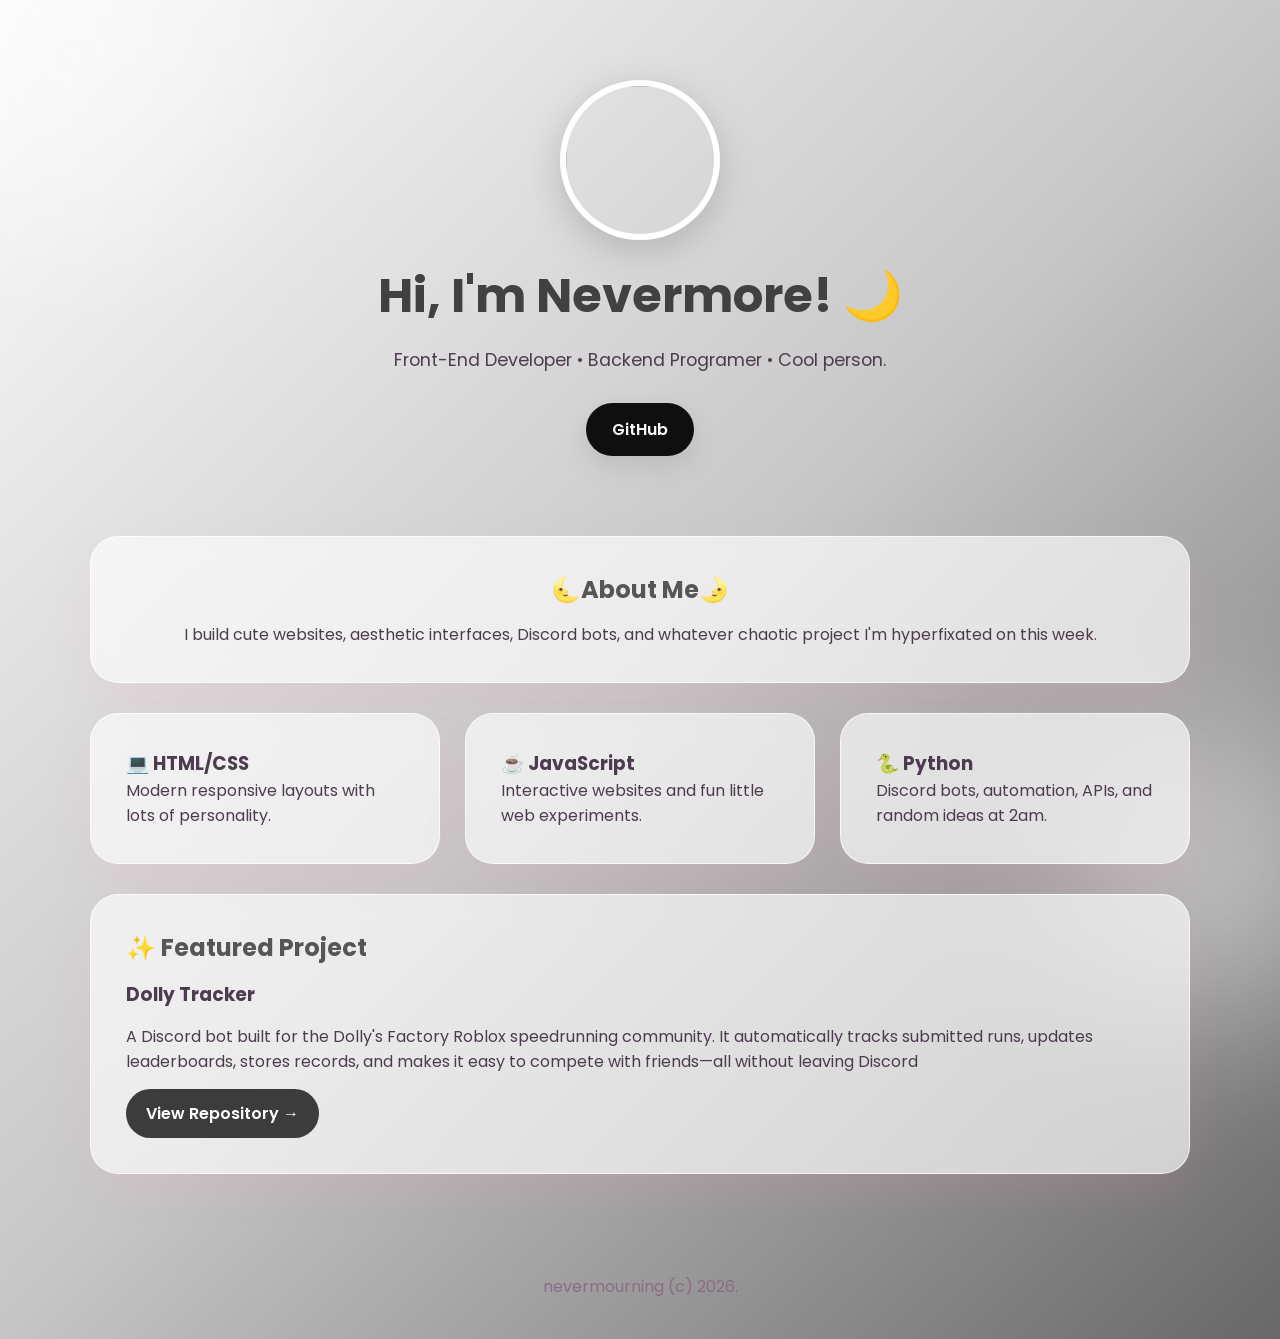
==== index.html @ 568ccc49 "Add files via upload" ====
<!DOCTYPE html>
<html lang="en">
<head>
<meta charset="UTF-8">
<meta name="viewport" content="width=device-width, initial-scale=1.0">
<title>nevermourning</title>

<link rel="preconnect" href="https://fonts.googleapis.com">
<link href="https://fonts.googleapis.com/css2?family=Poppins:wght@300;400;600;700&display=swap" rel="stylesheet">

<link rel="stylesheet" href="style.css">
</head>
<body>

<div class="blob blob1"></div>
<div class="blob blob2"></div>

<header>

<div class="profile">
<img src="https://media.discordapp.net/attachments/1531284579304996918/1531388431538847794/bf1b771df8721f365b1ae10707f9387a.jpg?ex=6a69081d&is=6a67b69d&hm=05bfd26005553f1d618652958697843ea80867e92f9ce1dfabbb9e4a8b40434e&=&format=webp">
</div>

<h1>Hi, I'm Nevermore! 🌙</h1>

<p>
Front-End Developer • Backend Programer • Cool person.
</p>

<div class="buttons">
<a href="https://github.com/nevermourning">GitHub</a>
</div>

</header>

<main>

<section class="card">

<center><h2>🌜About Me🌛</h2></center>

<center><p>
I build cute websites, aesthetic interfaces, Discord bots, and whatever chaotic
project I'm hyperfixated on this week.
</p></center>

</section>

<section class="grid">

<div class="card">
<h3>💻 HTML/CSS</h3>
<p>Modern responsive layouts with lots of personality.</p>
</div>

<div class="card">
<h3>☕ JavaScript</h3>
<p>Interactive websites and fun little web experiments.</p>
</div>

<div class="card">
<h3>🐍 Python</h3>
<p>Discord bots, automation, APIs, and random ideas at 2am.</p>
</div>



</section>

<section class="card">

<h2>✨ Featured Project</h2>

<div class="project">

<h3>Dolly Tracker</h3>

<p>
A Discord bot built for the Dolly's Factory Roblox speedrunning community. It automatically tracks submitted runs, updates leaderboards, stores records, and makes it easy to compete with friends—all without leaving Discord
</p>

<a href="#">View Repository →</a>

</div>

</section>

</main>

<footer>

nevermourning (c) 2026.

</footer>

</body>
</html>
---- style.css ----
*{
    margin:0;
    padding:0;
    box-sizing:border-box;
}

body{

    font-family:Poppins,sans-serif;

    background:linear-gradient(135deg,#fcfcfc,#c7c7c7,#696869);

    color:#4d3b4f;

    min-height:100vh;

    overflow-x:hidden;
}

.blob{

    position:fixed;
    border-radius:50%;
    filter:blur(80px);
    opacity:.45;
    z-index:-1;
}

.blob1{

    width:350px;
    height:350px;

    background:#fcfcfc;

    top:-120px;
    left:-100px;
}

.blob2{

    width:300px;
    height:300px;

    background:#f7f7f7;

    bottom:-120px;
    right:-80px;
}

header{

    text-align:center;

    padding:80px 20px;
}

.profile img{

    width:160px;
    height:160px;

    border-radius:50%;

    border:6px solid white;

    box-shadow:0 10px 35px rgba(128, 127, 127, 0.4);

    margin-bottom:20px;
}

h1{

    font-size:3rem;

    color:#424141;
}

header p{

    margin:15px auto;

    max-width:500px;

    font-size:1.1rem;
}

.buttons{

    display:flex;
    justify-content:center;
    gap:20px;

    margin-top:30px;

    flex-wrap:wrap;
}

.buttons a{

    text-decoration:none;

    background:rgb(15, 15, 15);

    color:#f8f8f8;

    padding:14px 26px;

    border-radius:999px;

    font-weight:600;

    transition:.25s;

    box-shadow:0 10px 25px rgba(109, 108, 109, 0.18);
}

.buttons a:hover{

    transform:translateY(-5px);

    background:#e6e3e4;

    color:rgb(24, 23, 23);
}

main{

    width:min(1100px,90%);
    margin:auto;

    display:flex;
    flex-direction:column;
    gap:30px;

    padding-bottom:60px;
}

.card{

    background:rgba(255,255,255,.65);

    backdrop-filter:blur(12px);

    border:1px solid rgba(255,255,255,.7);

    border-radius:28px;

    padding:35px;

    box-shadow:0 15px 40px rgba(255,150,190,.12);
}

.card h2{

    margin-bottom:15px;

    color:#575656;
}

.grid{

    display:grid;

    grid-template-columns:repeat(auto-fit,minmax(220px,1fr));

    gap:25px;
}

.grid .card{

    transition:.25s;
}

.grid .card:hover{

    transform:translateY(-8px) rotate(-1deg);
}

.project{

    display:flex;
    flex-direction:column;
    gap:15px;
}

.project a{

    width:max-content;

    text-decoration:none;

    color:white;

    background:#3d3c3c;

    padding:12px 20px;

    border-radius:999px;

    font-weight:600;
}

footer{

    text-align:center;

    padding:40px;

    color:#8b6c84;
}

@media(max-width:700px){

h1{

font-size:2.2rem;

}

.card{

padding:25px;

}

}
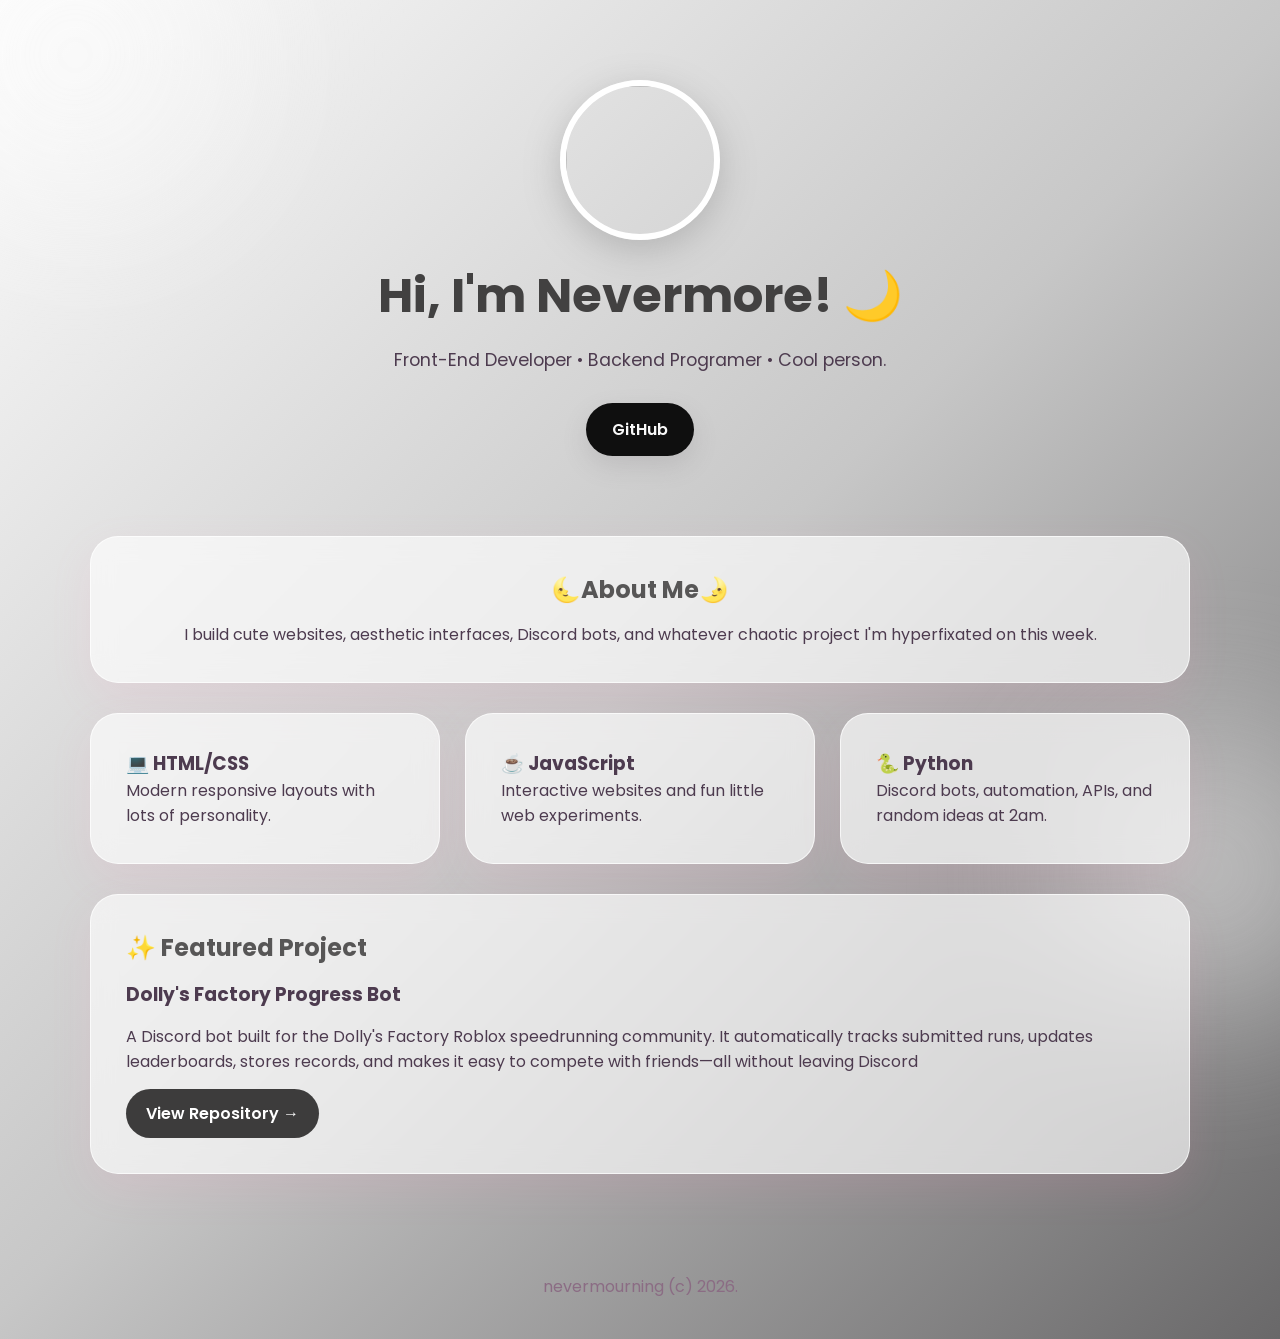
==== commit dbc3abc3: "Update index.html updated featured project and included a link to it." ====
--- a/index.html
+++ b/index.html
@@ -73,13 +73,13 @@
 
 <div class="project">
 
-<h3>Dolly Tracker</h3>
+<h3>Dolly's Factory Progress Bot</h3>
 
 <p>
 A Discord bot built for the Dolly's Factory Roblox speedrunning community. It automatically tracks submitted runs, updates leaderboards, stores records, and makes it easy to compete with friends—all without leaving Discord
 </p>
 
-<a href="#">View Repository →</a>
+<a href="https://github.com/nevermourning/Dollys-Factory-Progress-Bot">View Repository →</a>
 
 </div>
 
@@ -94,4 +94,4 @@
 </footer>
 
 </body>
-</html>+</html>
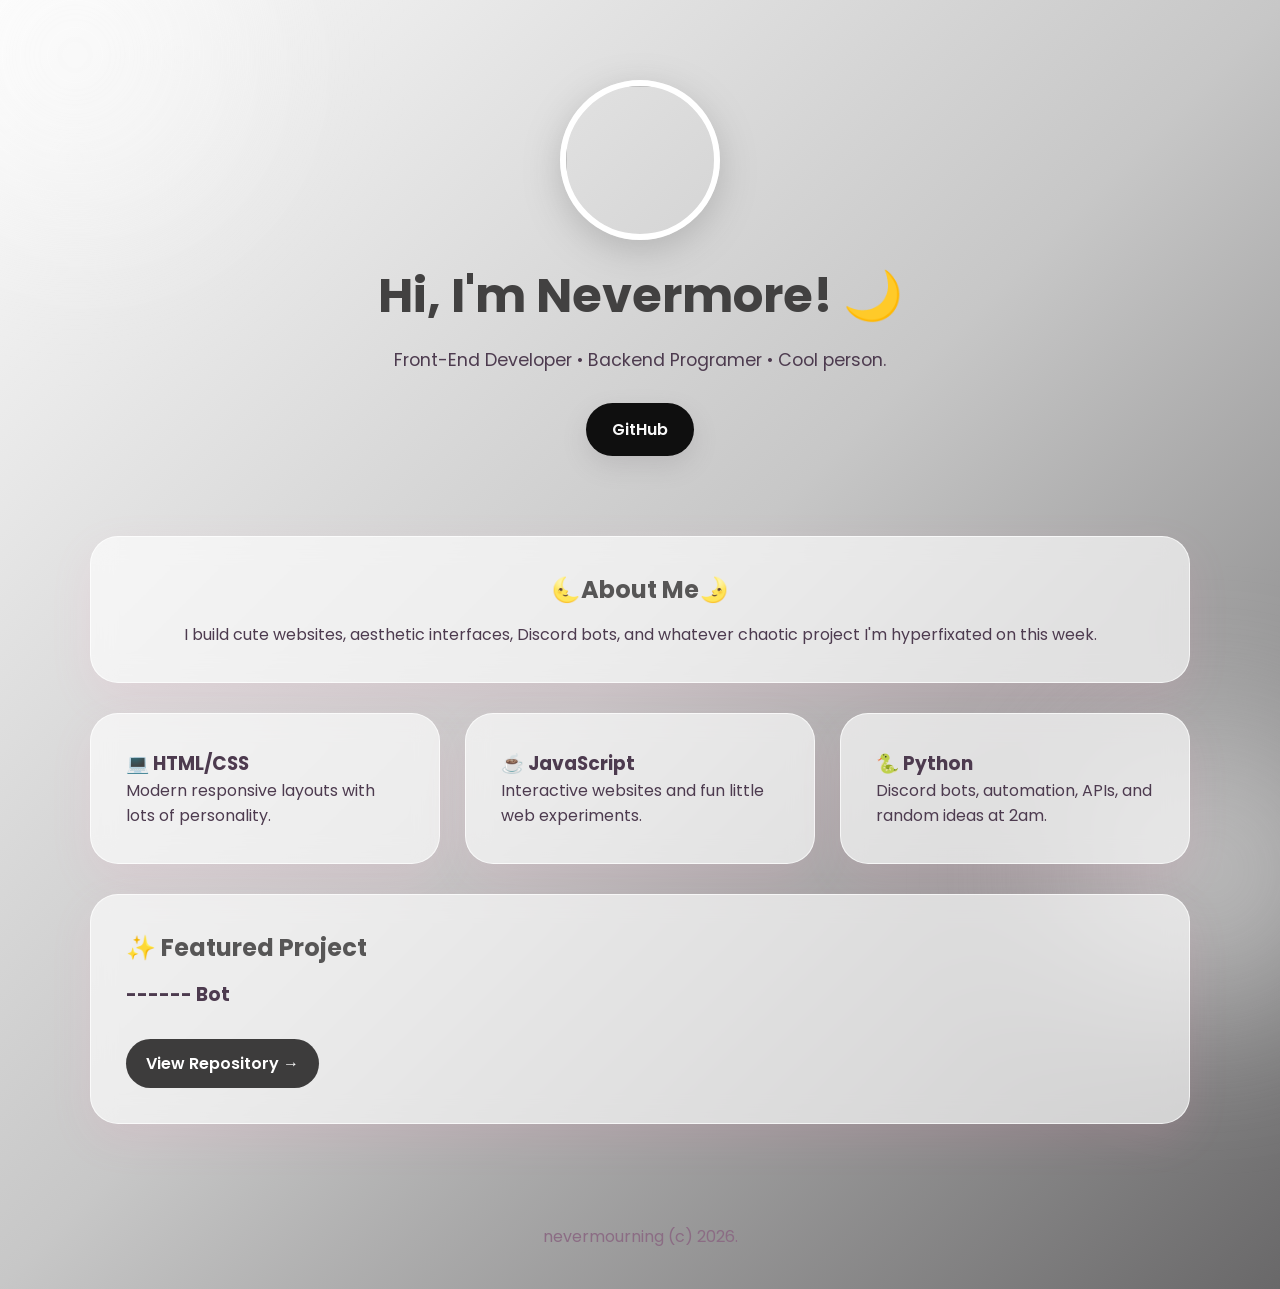
==== commit c48a4721: "Update index.html" ====
--- a/index.html
+++ b/index.html
@@ -73,13 +73,12 @@
 
 <div class="project">
 
-<h3>Dolly's Factory Progress Bot</h3>
+<h3>------ Bot</h3>
 
 <p>
-A Discord bot built for the Dolly's Factory Roblox speedrunning community. It automatically tracks submitted runs, updates leaderboards, stores records, and makes it easy to compete with friends—all without leaving Discord
 </p>
 
-<a href="https://github.com/nevermourning/Dollys-Factory-Progress-Bot">View Repository →</a>
+<a href="#">View Repository →</a>
 
 </div>
 
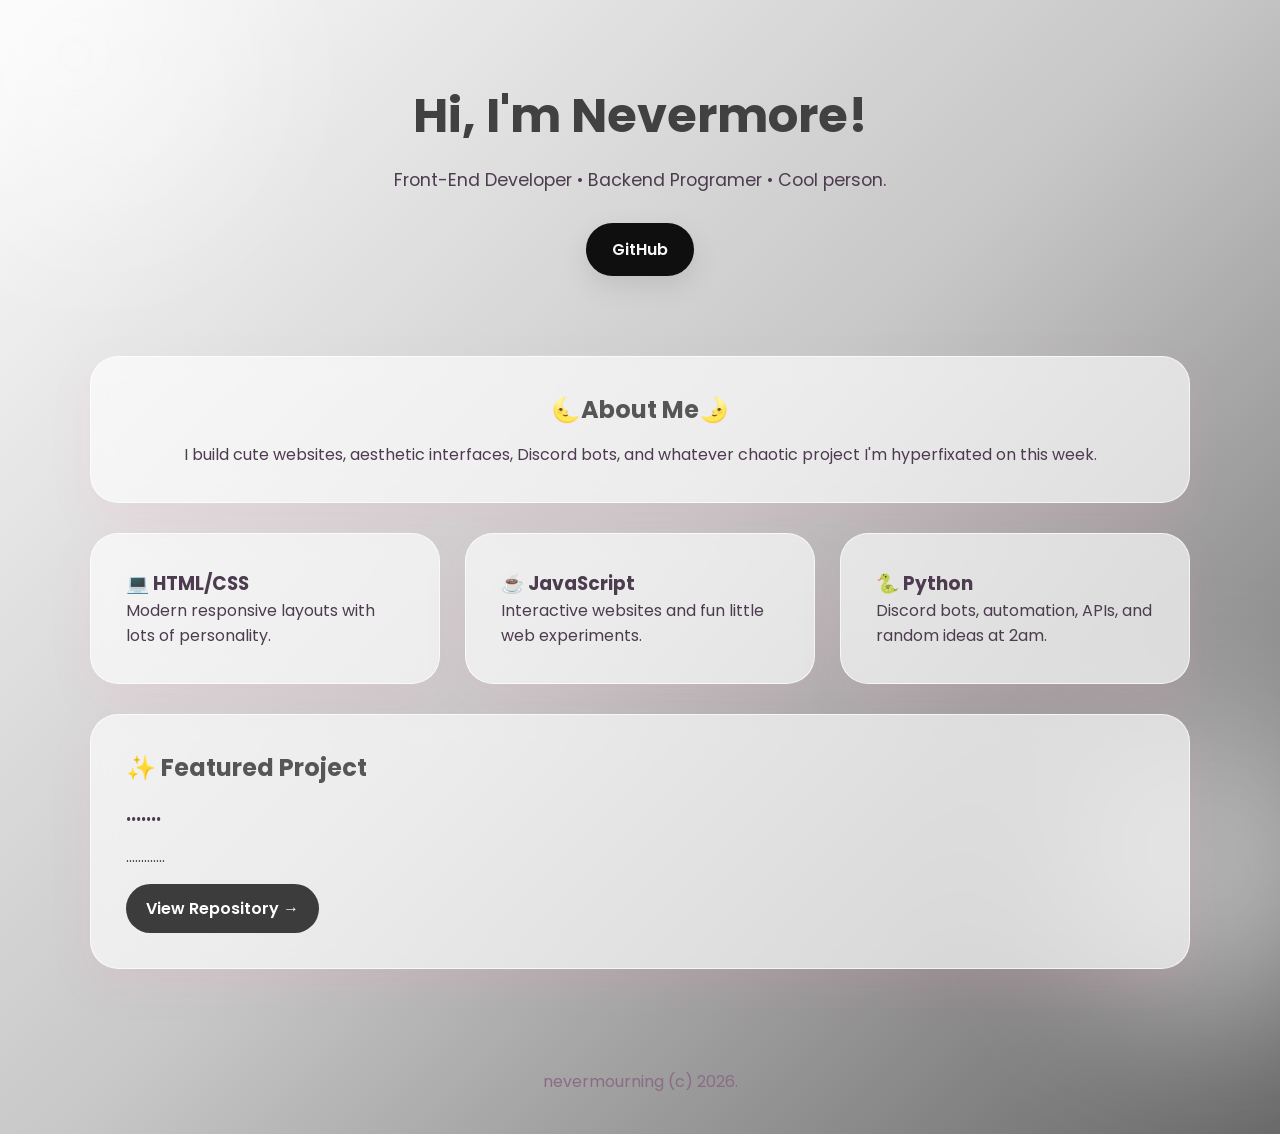
==== commit 171306c9: "Update index.html" ====
--- a/index.html
+++ b/index.html
@@ -6,7 +6,7 @@
 <title>nevermourning</title>
 
 <link rel="preconnect" href="https://fonts.googleapis.com">
-<link href="https://fonts.googleapis.com/css2?family=Poppins:wght@300;400;600;700&display=swap" rel="stylesheet">
+<link href="https://fonts.googleapis.com/css2?family=Baloo+2:wght@500;600;700;800&family=Poppins:wght@300;400;500;600;700&display=swap" rel="stylesheet">
 
 <link rel="stylesheet" href="style.css">
 </head>
@@ -14,17 +14,14 @@
 
 <div class="blob blob1"></div>
 <div class="blob blob2"></div>
+<div class="blob blob3"></div>
 
 <header>
 
-<div class="profile">
-<img src="https://media.discordapp.net/attachments/1531284579304996918/1531388431538847794/bf1b771df8721f365b1ae10707f9387a.jpg?ex=6a69081d&is=6a67b69d&hm=05bfd26005553f1d618652958697843ea80867e92f9ce1dfabbb9e4a8b40434e&=&format=webp">
-</div>
+<h1>Hi, I'm Nevermore!</h1>
 
-<h1>Hi, I'm Nevermore! 🌙</h1>
-
-<p>
-Front-End Developer • Backend Programer • Cool person.
+<p class="tagline">
+Front-End Developer <span class="dot">•</span> Backend Programer <span class="dot">•</span> Cool person.
 </p>
 
 <div class="buttons">
@@ -73,10 +70,10 @@
 
 <div class="project">
 
-<h3>------ Bot</h3>
+<h3>.......</h3>
 
 <p>
-</p>
+.............</p>
 
 <a href="#">View Repository →</a>
 
@@ -86,6 +83,8 @@
 
 </main>
 
+<div class="candy-divider"><span></span><span></span><span></span><span></span><span></span></div>
+
 <footer>
 
 nevermourning (c) 2026.
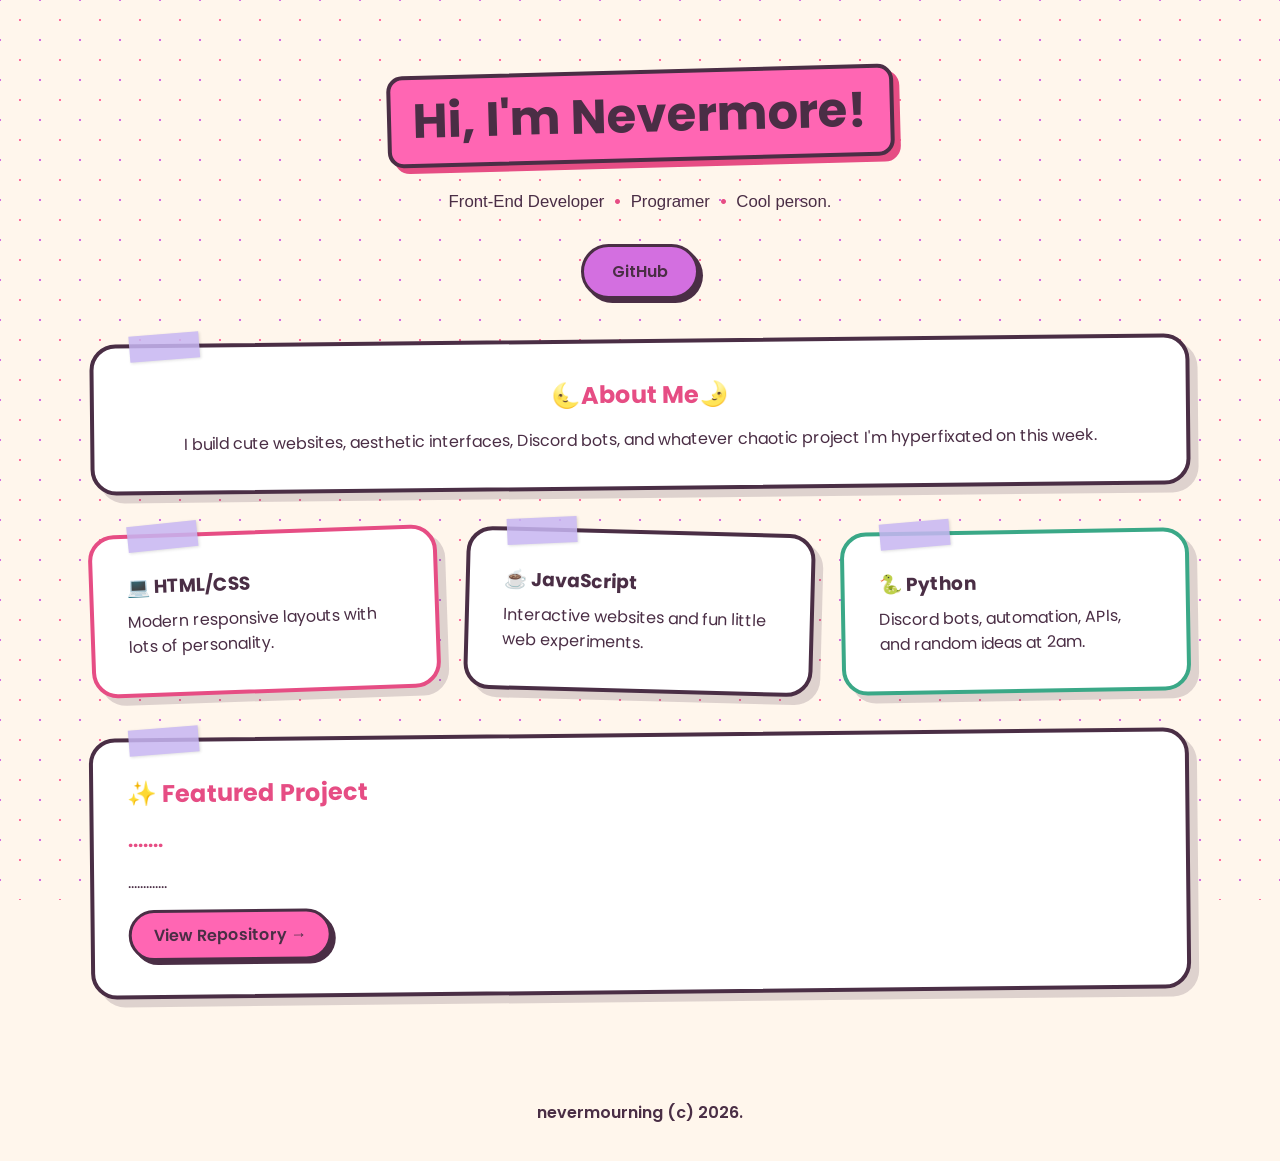
==== commit 0547945e: "Update index.html" ====
--- a/index.html
+++ b/index.html
@@ -21,7 +21,7 @@
 <h1>Hi, I'm Nevermore!</h1>
 
 <p class="tagline">
-Front-End Developer <span class="dot">•</span> Backend Programer <span class="dot">•</span> Cool person.
+Front-End Developer <span class="dot">•</span> Programer <span class="dot">•</span> Cool person.
 </p>
 
 <div class="buttons">
--- a/style.css
+++ b/style.css
@@ -4,85 +4,107 @@
     box-sizing:border-box;
 }
 
+:root{
+
+    --paper:#fff6ec;
+    --bubblegum:#ff6fa0;
+    --bubblegum-deep:#e64d84;
+    --mint:#d36fe0;
+    --yellow:#ff66b3;
+    --lavender:#c7b6f2;
+    --ink:#4a2e45;
+    --outline:#ffffff;
+}
+
 body{
 
     font-family:Poppins,sans-serif;
 
-    background:linear-gradient(135deg,#fcfcfc,#c7c7c7,#696869);
-
-    color:#4d3b4f;
+    background:var(--paper);
+
+    background-image:
+        radial-gradient(var(--bubblegum) 1.5px, transparent 1.5px),
+        radial-gradient(var(--mint) 1.5px, transparent 1.5px);
+
+    background-size:40px 40px;
+    background-position:0 0, 20px 20px;
+
+    background-attachment:fixed;
+
+    color:var(--ink);
 
     min-height:100vh;
 
     overflow-x:hidden;
 }
 
-.blob{
-
-    position:fixed;
+header{
+
+    text-align:center;
+
+    padding:70px 20px 40px;
+}
+
+.profile img{
+
+    width:150px;
+    height:150px;
+
     border-radius:50%;
-    filter:blur(80px);
-    opacity:.45;
-    z-index:-1;
-}
-
-.blob1{
-
-    width:350px;
-    height:350px;
-
-    background:#fcfcfc;
-
-    top:-120px;
-    left:-100px;
-}
-
-.blob2{
-
-    width:300px;
-    height:300px;
-
-    background:#f7f7f7;
-
-    bottom:-120px;
-    right:-80px;
-}
-
-header{
-
-    text-align:center;
-
-    padding:80px 20px;
-}
-
-.profile img{
-
-    width:160px;
-    height:160px;
-
-    border-radius:50%;
-
-    border:6px solid white;
-
-    box-shadow:0 10px 35px rgba(128, 127, 127, 0.4);
-
-    margin-bottom:20px;
+
+    border:6px solid var(--outline);
+
+    outline:4px dashed var(--bubblegum);
+    outline-offset:6px;
+
+    box-shadow:6px 6px 0 rgba(74,46,69,.15);
+
+    margin-bottom:26px;
+
+    transform:rotate(-3deg);
 }
 
 h1{
 
+    font-family:"Fredoka",Poppins,sans-serif;
+
     font-size:3rem;
-
-    color:#424141;
-}
-
-header p{
-
-    margin:15px auto;
+    font-weight:700;
+
+    color:var(--ink);
+
+    display:inline-block;
+
+    background:var(--yellow);
+
+    padding:6px 22px;
+
+    border-radius:16px;
+
+    border:4px solid var(--ink);
+
+    box-shadow:6px 6px 0 var(--bubblegum-deep);
+
+    transform:rotate(-1.5deg);
+}
+
+header .tagline{
+
+    margin:26px auto 0;
 
     max-width:500px;
 
-    font-size:1.1rem;
+    font-size:1.05rem;
+    font-weight:500;
+}
+
+.tagline .dot{
+
+    color:var(--bubblegum-deep);
+
+    font-weight:700;
+
+    padding:0 4px;
 }
 
 .buttons{
@@ -100,28 +122,28 @@
 
     text-decoration:none;
 
-    background:rgb(15, 15, 15);
-
-    color:#f8f8f8;
-
-    padding:14px 26px;
+    background:var(--mint);
+
+    color:var(--ink);
+
+    padding:12px 28px;
 
     border-radius:999px;
 
     font-weight:600;
 
-    transition:.25s;
-
-    box-shadow:0 10px 25px rgba(109, 108, 109, 0.18);
+    border:3px solid var(--ink);
+
+    box-shadow:4px 4px 0 var(--ink);
+
+    transition:.15s;
 }
 
 .buttons a:hover{
 
-    transform:translateY(-5px);
-
-    background:#e6e3e4;
-
-    color:rgb(24, 23, 23);
+    transform:translate(-2px,-2px);
+
+    box-shadow:6px 6px 0 var(--ink);
 }
 
 main{
@@ -131,31 +153,58 @@
 
     display:flex;
     flex-direction:column;
-    gap:30px;
-
-    padding-bottom:60px;
+    gap:40px;
+
+    padding-bottom:70px;
 }
 
 .card{
 
-    background:rgba(255,255,255,.65);
-
-    backdrop-filter:blur(12px);
-
-    border:1px solid rgba(255,255,255,.7);
-
-    border-radius:28px;
-
-    padding:35px;
-
-    box-shadow:0 15px 40px rgba(255,150,190,.12);
+    background:#fff;
+
+    border:4px solid var(--ink);
+
+    border-radius:26px;
+
+    padding:34px;
+
+    box-shadow:8px 8px 0 rgba(74,46,69,.18);
+
+    position:relative;
+
+    transform:rotate(-.6deg);
+}
+
+.card:nth-of-type(2){ transform:rotate(.5deg); }
+
+.card::after{
+
+    content:"";
+
+    position:absolute;
+
+    top:-14px;
+    left:36px;
+
+    width:70px;
+    height:26px;
+
+    background:var(--lavender);
+
+    opacity:.85;
+
+    transform:rotate(-4deg);
+
+    box-shadow:1px 1px 3px rgba(0,0,0,.15);
 }
 
 .card h2{
 
+    font-family:"Fredoka",Poppins,sans-serif;
+
     margin-bottom:15px;
 
-    color:#575656;
+    color:var(--bubblegum-deep);
 }
 
 .grid{
@@ -164,17 +213,28 @@
 
     grid-template-columns:repeat(auto-fit,minmax(220px,1fr));
 
-    gap:25px;
+    gap:26px;
 }
 
 .grid .card{
 
-    transition:.25s;
-}
+    transition:.2s;
+}
+
+.grid .card:nth-child(1){ border-color:var(--bubblegum-deep); transform:rotate(-2deg); }
+.grid .card:nth-child(2){ border-color:var(--ink); transform:rotate(1.5deg); }
+.grid .card:nth-child(3){ border-color:#3aa887; transform:rotate(-1deg); }
 
 .grid .card:hover{
 
-    transform:translateY(-8px) rotate(-1deg);
+    transform:translateY(-6px) scale(1.03);
+}
+
+.grid .card h3{
+
+    font-family:"Fredoka",Poppins,sans-serif;
+
+    margin-bottom:8px;
 }
 
 .project{
@@ -184,44 +244,101 @@
     gap:15px;
 }
 
+.project h3{
+
+    font-family:"Fredoka",Poppins,sans-serif;
+
+    color:var(--bubblegum-deep);
+}
+
 .project a{
 
     width:max-content;
 
     text-decoration:none;
 
-    color:white;
-
-    background:#3d3c3c;
-
-    padding:12px 20px;
+    color:var(--ink);
+
+    background:var(--yellow);
+
+    padding:10px 22px;
 
     border-radius:999px;
 
     font-weight:600;
+
+    border:3px solid var(--ink);
+
+    box-shadow:4px 4px 0 var(--ink);
+
+    transition:.15s;
+}
+
+.project a:hover{
+
+    transform:translate(-2px,-2px);
+
+    box-shadow:6px 6px 0 var(--ink);
+}
+
+.cut-divider{
+
+    display:flex;
+    align-items:center;
+    justify-content:center;
+    gap:10px;
+
+    padding:0 0 30px;
+
+    color:var(--bubblegum-deep);
+}
+
+.cut-divider .scissors{
+
+    font-size:1.1rem;
+
+    transform:rotate(90deg);
+}
+
+.cut-divider .dashes{
+
+    flex:0 1 260px;
+
+    height:0;
+
+    border-top:3px dashed var(--bubblegum-deep);
 }
 
 footer{
 
     text-align:center;
 
-    padding:40px;
-
-    color:#8b6c84;
+    padding:36px;
+
+    font-weight:600;
+
+    font-family:"Fredoka",Poppins,sans-serif;
+
+    color:var(--ink);
 }
 
 @media(max-width:700px){
 
 h1{
 
-font-size:2.2rem;
+font-size:2rem;
 
 }
 
 .card{
 
-padding:25px;
-
-}
-
-}+padding:24px;
+}
+
+.cut-divider .dashes{
+
+flex-basis:140px;
+
+}
+
+}
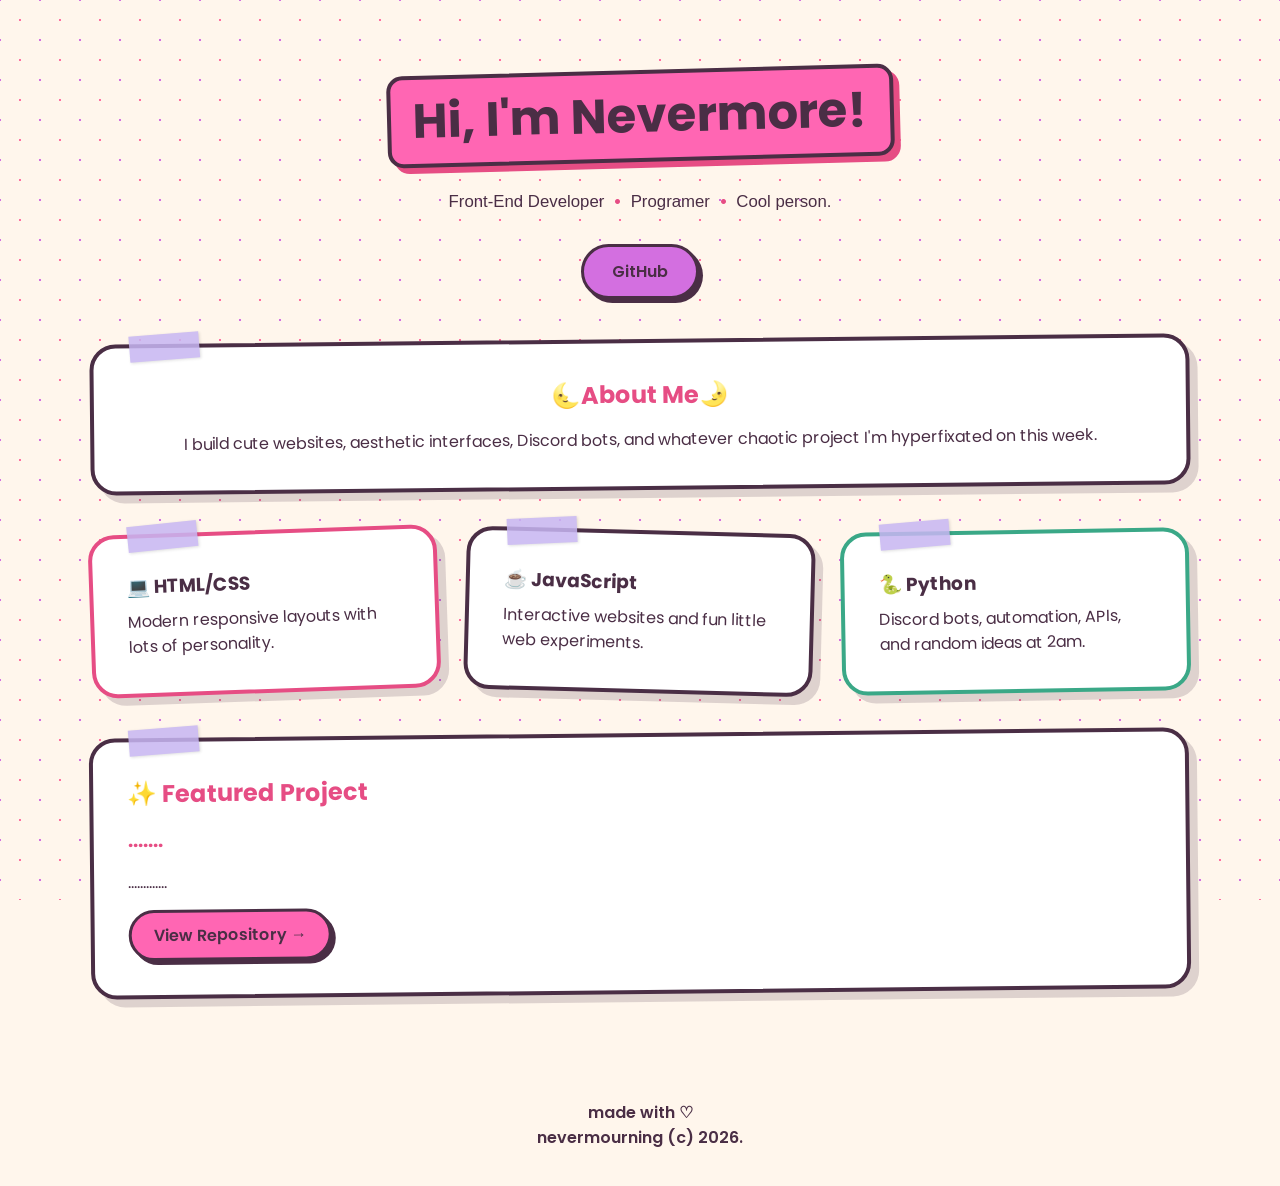
==== commit e5b433fd: "Update index.html" ====
--- a/index.html
+++ b/index.html
@@ -87,7 +87,8 @@
 
 <footer>
 
-nevermourning (c) 2026.
+made with ♡
+<br>nevermourning (c) 2026.</br>
 
 </footer>
 
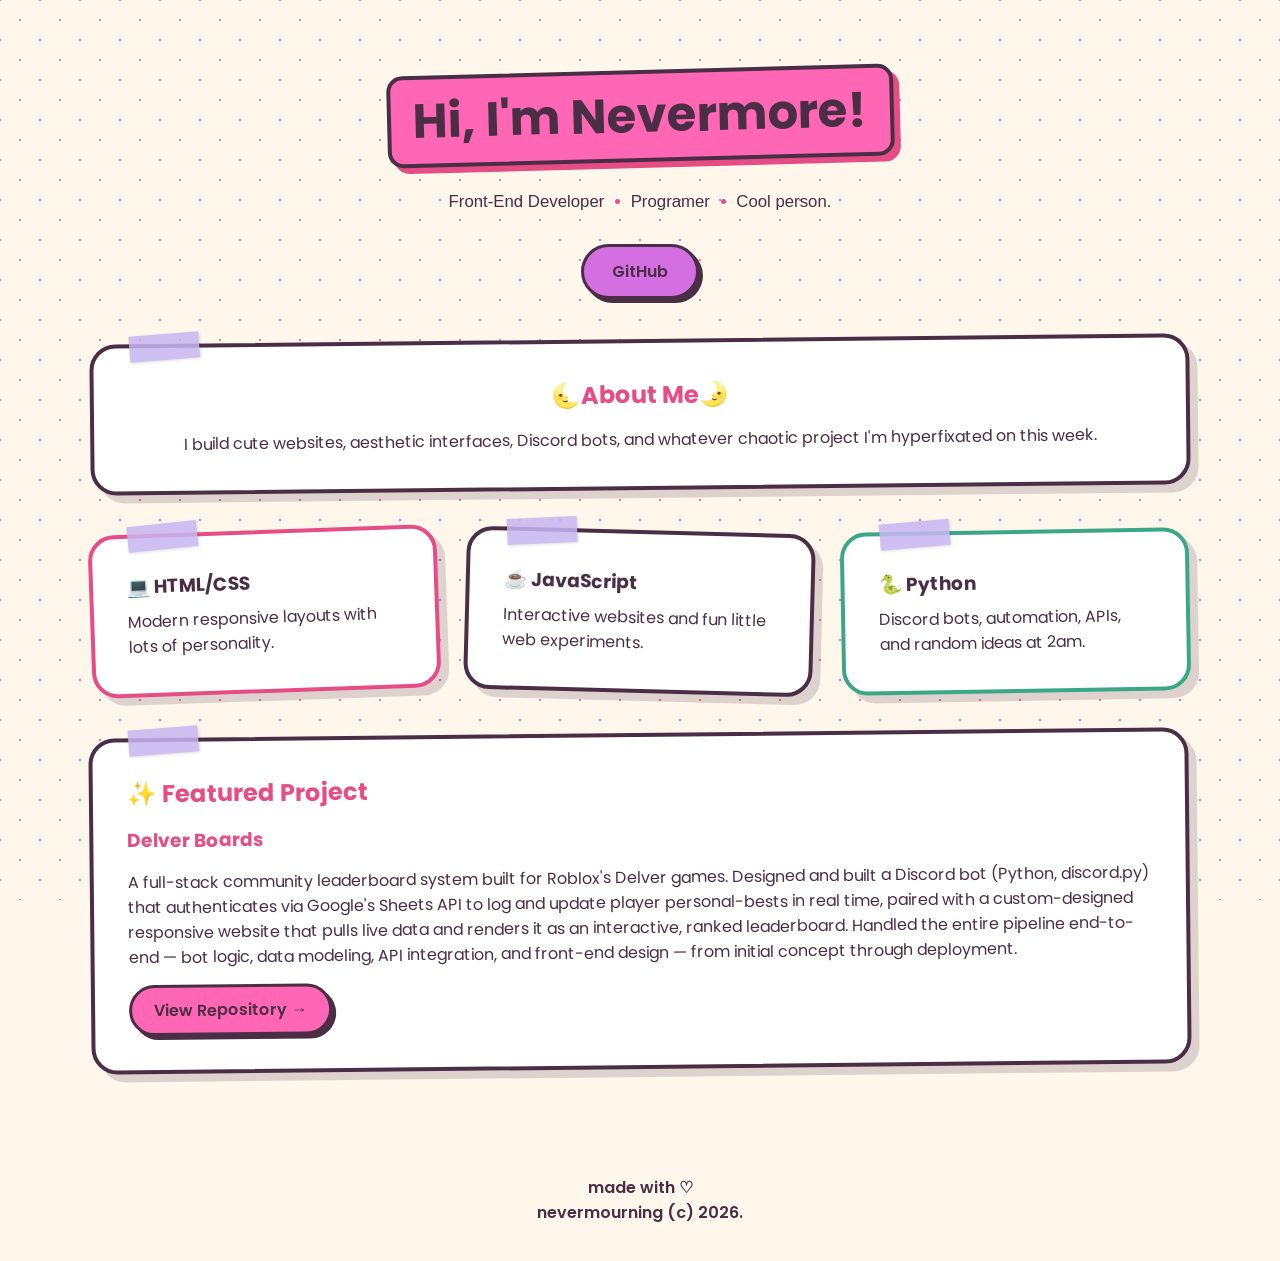
==== commit fdeaab20: "Update index.html" ====
--- a/index.html
+++ b/index.html
@@ -70,12 +70,12 @@
 
 <div class="project">
 
-<h3>.......</h3>
+<h3>Delver Boards</h3>
 
 <p>
-.............</p>
+A full-stack community leaderboard system built for Roblox's Delver games. Designed and built a Discord bot (Python, discord.py) that authenticates via Google's Sheets API to log and update player personal-bests in real time, paired with a custom-designed responsive website that pulls live data and renders it as an interactive, ranked leaderboard. Handled the entire pipeline end-to-end — bot logic, data modeling, API integration, and front-end design — from initial concept through deployment.</p>
 
-<a href="#">View Repository →</a>
+<a href="https://github.com/nevermourning/DelverBoards">View Repository →</a>
 
 </div>
 
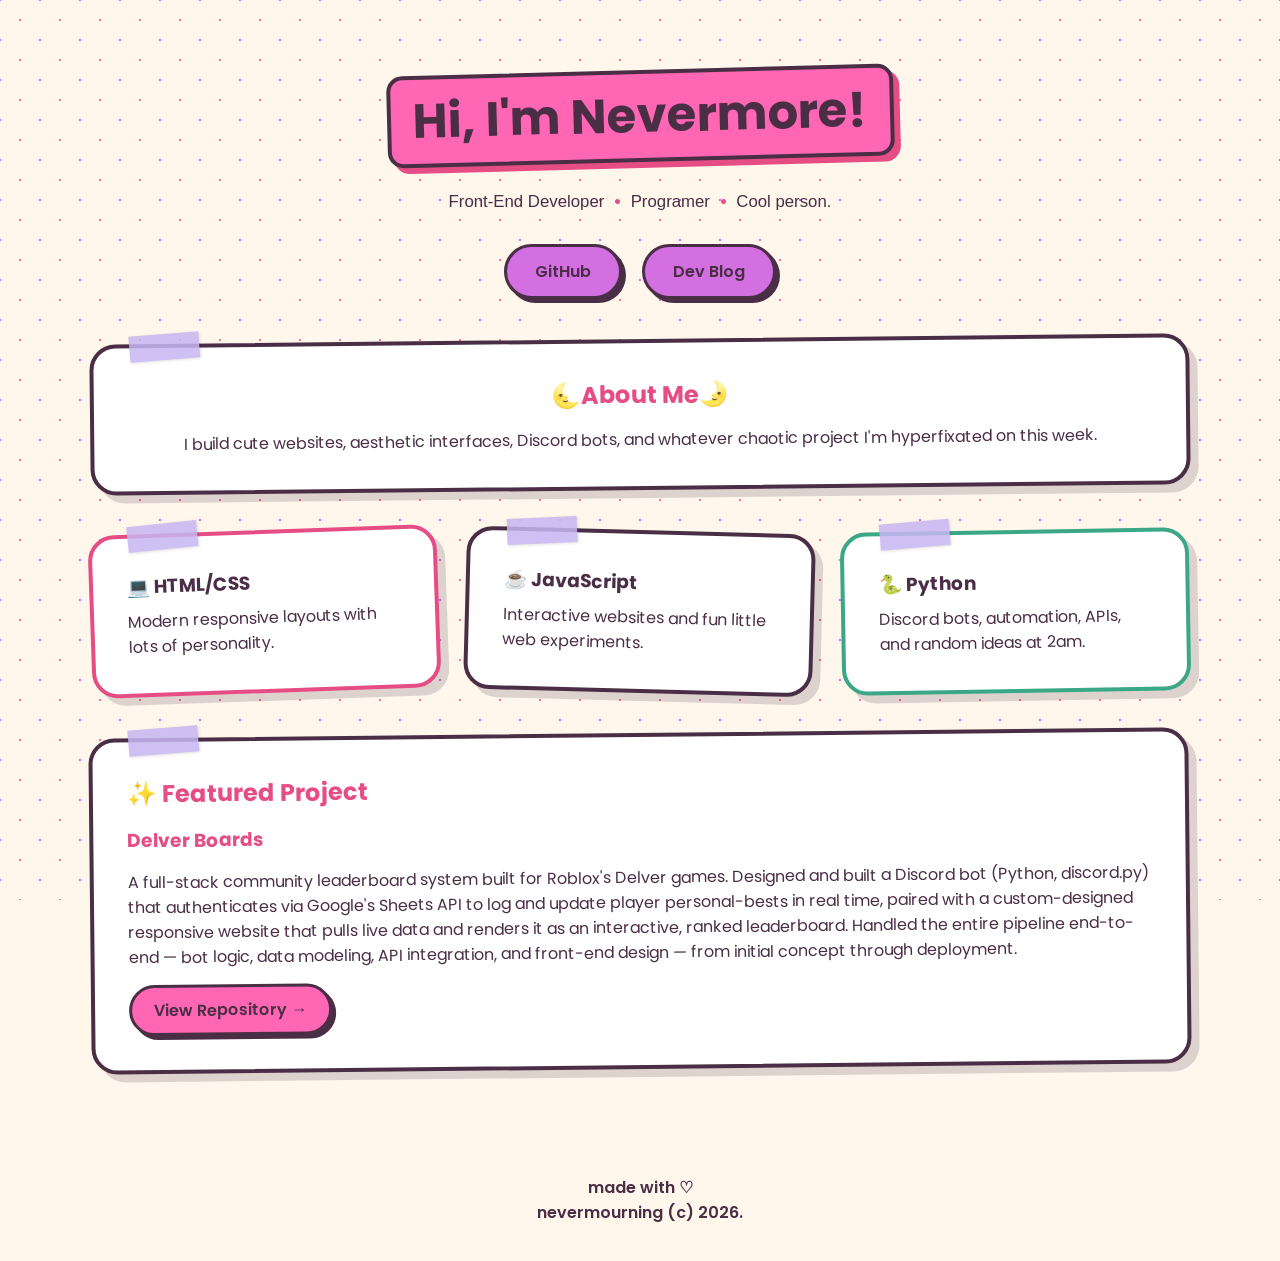
==== commit 489d6aec: "Update index.html" ====
--- a/index.html
+++ b/index.html
@@ -26,6 +26,8 @@
 
 <div class="buttons">
 <a href="https://github.com/nevermourning">GitHub</a>
+<a href="blog.html">Dev Blog</a>
+
 </div>
 
 </header>
--- a/style.css
+++ b/style.css
@@ -340,5 +340,131 @@
 flex-basis:140px;
 
 }
-
-}
+/* ---------- DEV BLOG ---------- */
+
+.blog-post{
+
+    border-top:3px dashed var(--lavender);
+
+    padding:20px 0;
+
+}
+
+.blog-post:first-of-type{
+
+    border-top:none;
+
+}
+
+.blog-post summary{
+
+    list-style:none;
+
+    cursor:pointer;
+
+}
+
+.blog-post summary::-webkit-details-marker{
+
+    display:none;
+
+}
+
+.blog-post summary::before{
+
+    content:"▶";
+
+    display:inline-block;
+
+    margin-right:10px;
+
+    color:var(--bubblegum-deep);
+
+    transition:.2s;
+
+}
+
+.blog-post[open] summary::before{
+
+    content:"▼";
+
+}
+
+.date{
+
+    display:block;
+
+    font-size:.9rem;
+
+    color:#777;
+
+    margin-bottom:6px;
+
+    font-weight:600;
+
+}
+
+.blog-post h3{
+
+    display:inline;
+
+    font-family:"Fredoka",sans-serif;
+
+    font-size:1.6rem;
+
+}
+
+.blog-content{
+
+    margin-top:18px;
+
+    padding-left:28px;
+
+    line-height:1.8;
+
+}
+
+.pink{
+
+    color:#ff5d8f;
+
+}
+
+.purple{
+
+    color:#8b5cf6;
+
+}
+
+.green{
+
+    color:#2fbf71;
+
+}
+
+.blog-post[open]{
+
+    animation:fadeIn .3s ease;
+
+}
+
+@keyframes fadeIn{
+
+from{
+
+opacity:0;
+
+transform:translateY(-5px);
+
+}
+
+to{
+
+opacity:1;
+
+transform:translateY(0);
+
+}
+
+}
+}
